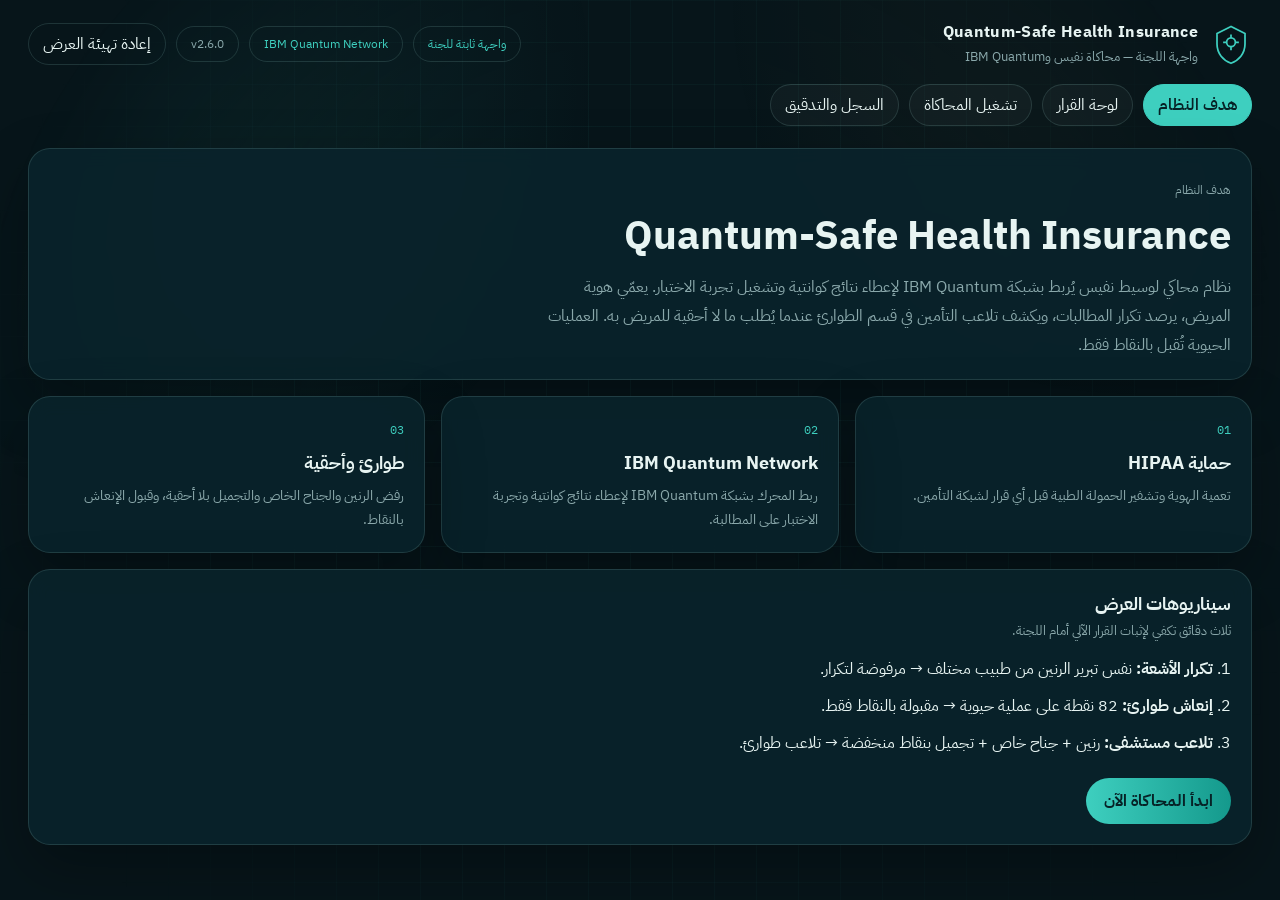
==== docs/index.html @ dd2a6698 "Add a static committee interface for GitHub Pages. Co-authored-by: Cursor <cursoragent@cursor.com>" ====
<!DOCTYPE html>
<html lang="ar" dir="rtl">
<head>
  <meta charset="UTF-8" />
  <meta name="viewport" content="width=device-width, initial-scale=1" />
  <title>Quantum-Safe Health Insurance</title>
  <link rel="preconnect" href="https://fonts.googleapis.com" />
  <link rel="preconnect" href="https://fonts.gstatic.com" crossorigin />
  <link href="https://fonts.googleapis.com/css2?family=IBM+Plex+Sans+Arabic:wght@300;400;500;600;700&family=IBM+Plex+Sans:wght@400;500;600&family=IBM+Plex+Mono:wght@400;500&display=swap" rel="stylesheet" />
  <link rel="stylesheet" href="css/app.css" />
</head>
<body>
  <div class="lattice"></div>
  <header class="topbar">
    <div class="brand">
      <svg class="mark" viewBox="0 0 48 48" aria-hidden="true">
        <path d="M24 4 8 12v12c0 11 7.2 18.8 16 22 8.8-3.2 16-11 16-22V12L24 4z" fill="none" stroke="currentColor" stroke-width="2"/>
        <circle cx="24" cy="22" r="5" fill="none" stroke="currentColor" stroke-width="2"/>
        <path d="M24 17v-4M24 31v-4M19 22h-4M33 22h-4" stroke="currentColor" stroke-width="2"/>
      </svg>
      <div>
        <strong>Quantum-Safe Health Insurance</strong>
        <span>واجهة اللجنة — محاكاة نفيس وIBM Quantum</span>
      </div>
    </div>
    <div class="top-meta">
      <span class="chip">واجهة ثابتة للجنة</span>
      <span class="chip">IBM Quantum Network</span>
      <span class="chip muted">v2.6.0</span>
      <button id="reset-demo" class="ghost" type="button">إعادة تهيئة العرض</button>
    </div>
  </header>

  <nav class="tabs" role="tablist">
    <button class="tab is-active" data-view="committee" type="button">هدف النظام</button>
    <button class="tab" data-view="overview" type="button">لوحة القرار</button>
    <button class="tab" data-view="intake" type="button">تشغيل المحاكاة</button>
    <button class="tab" data-view="ledger" type="button">السجل والتدقيق</button>
  </nav>

  <main>
    <section id="view-committee" class="view is-active">
      <article class="panel brief">
        <p class="eyebrow">هدف النظام</p>
        <h1>Quantum-Safe Health Insurance</h1>
        <p class="lead">نظام محاكي لوسيط نفيس يُربط بشبكة IBM Quantum لإعطاء نتائج كوانتية وتشغيل تجربة الاختبار. يعمّي هوية المريض، يرصد تكرار المطالبات، ويكشف تلاعب التأمين في قسم الطوارئ عندما يُطلب ما لا أحقية للمريض به. العمليات الحيوية تُقبل بالنقاط فقط.</p>
      </article>
      <div class="layers">
        <article class="panel layer">
          <span>01</span>
          <h2>حماية HIPAA</h2>
          <p>تعمية الهوية وتشفير الحمولة الطبية قبل أي قرار لشبكة التأمين.</p>
        </article>
        <article class="panel layer">
          <span>02</span>
          <h2>IBM Quantum Network</h2>
          <p>ربط المحرك بشبكة IBM Quantum لإعطاء نتائج كوانتية وتجربة الاختبار على المطالبة.</p>
        </article>
        <article class="panel layer">
          <span>03</span>
          <h2>طوارئ وأحقية</h2>
          <p>رفض الرنين والجناح الخاص والتجميل بلا أحقية، وقبول الإنعاش بالنقاط.</p>
        </article>
      </div>
      <div class="script">
        <article class="panel">
          <header>
            <h2>سيناريوهات العرض</h2>
            <p>ثلاث دقائق تكفي لإثبات القرار الآلي أمام اللجنة.</p>
          </header>
          <ol class="demo-steps">
            <li><strong>تكرار الأشعة:</strong> نفس تبرير الرنين من طبيب مختلف → مرفوضة لتكرار.</li>
            <li><strong>إنعاش طوارئ:</strong> 82 نقطة على عملية حيوية → مقبولة بالنقاط فقط.</li>
            <li><strong>تلاعب مستشفى:</strong> رنين + جناح خاص + تجميل بنقاط منخفضة → تلاعب طوارئ.</li>
          </ol>
          <button class="primary" id="start-committee-demo" type="button">ابدأ المحاكاة الآن</button>
        </article>
      </div>
    </section>

    <section id="view-overview" class="view">
      <div class="kpis" id="kpis"></div>
      <div class="split">
        <article class="panel">
          <header>
            <h2>آخر القرارات</h2>
            <p>نتائج المحرك على مطالبات نفيس بعد تعمية الهوية.</p>
          </header>
          <div class="table-wrap">
            <table>
              <thead>
                <tr>
                  <th>المطالبة</th>
                  <th>الإجراء</th>
                  <th>القرار</th>
                  <th>القسم</th>
                  <th>الزمن</th>
                </tr>
              </thead>
              <tbody id="recent-claims"></tbody>
            </table>
          </div>
        </article>
        <article class="panel">
          <header>
            <h2>مسار التدقيق</h2>
            <p>أحداث بدون رقم هوية وطني.</p>
          </header>
          <ol class="audit" id="audit-feed"></ol>
        </article>
      </div>
    </section>

    <section id="view-intake" class="view">
      <div class="split intake">
        <article class="panel">
          <header>
            <h2>طلب وارد من نفيس</h2>
            <p>اختر سيناريو جاهزاً. المحاكاة تعمل داخل المتصفح لعرض اللجنة.</p>
          </header>
          <div class="scenarios" id="scenarios"></div>
          <form id="claim-form">
            <div class="grid-2">
              <label>رقم المعاملة <input name="transaction_id" required /></label>
              <label>رقم المطالبة <input name="claim_id" required /></label>
              <label>معرف المريض <input name="patient_id" required /></label>
              <label>رقم الهوية <input name="national_id" required /></label>
              <label>شفرة الإجراء <input name="procedure_code" required /></label>
              <label>معرف الطبيب <input name="doctor_id" required /></label>
              <label>القسم
                <select name="department">
                  <option value="OUTPATIENT">عيادة</option>
                  <option value="ER">طوارئ</option>
                  <option value="INPATIENT">تنويم</option>
                </select>
              </label>
              <label>المستشفى <input name="hospital_id" placeholder="HOSP-HAIL-01" /></label>
              <label>نقاط الحالة الحيوية (0–100)
                <input name="triage_points" type="number" min="0" max="100" value="0" />
              </label>
              <label>شريحة الوثيقة
                <select name="policy_tier">
                  <option value="BASIC">أساسي</option>
                  <option value="ESSENTIAL">أساسي موسع</option>
                  <option value="PREMIUM">شامل</option>
                </select>
              </label>
            </div>
            <label>طلبات إضافية (مفصولة بفاصلة)
              <input name="requested_items" placeholder="PRIVATE-SUITE-01, MRI-LUMBAR-01" />
            </label>
            <label>التبرير الطبي
              <textarea name="justification" rows="5" required></textarea>
            </label>
            <button class="primary" type="submit">تشغيل الطبقة الوسيطة</button>
          </form>
        </article>
        <article class="panel result-panel" id="result-panel">
          <header>
            <h2>نتيجة QGNN</h2>
            <p>نتائج كوانتية عبر IBM Quantum Network قبل الإرسال لشبكة التأمين.</p>
          </header>
          <div id="result-empty" class="empty">لم تُعالج أي مطالبة بعد في هذه الجلسة.</div>
          <div id="result-body" class="hidden">
            <div class="decision-hero">
              <div>
                <span class="eyebrow">القرار</span>
                <strong id="result-decision"></strong>
              </div>
              <div class="meters">
                <div><span>الاتساق</span><b id="m-consistency">0</b></div>
                <div><span>التشابه</span><b id="m-similarity">0</b></div>
                <div><span>النقاط</span><b id="m-points">0</b></div>
                <div><span>تلاعب</span><b id="m-fraud">0</b></div>
              </div>
            </div>
            <p class="hash-line">هاش المريض: <code id="result-hash"></code></p>
            <h3>أحقية الطوارئ</h3>
            <ul id="result-entitlement"></ul>
            <h3>التحذيرات</h3>
            <ul id="result-warnings"></ul>
          </div>
        </article>
      </div>
    </section>

    <section id="view-ledger" class="view">
      <article class="panel">
        <header>
          <h2>سجل المطالبات</h2>
          <p>سجل العرض يُحفظ محلياً في المتصفح لهذه الجلسة.</p>
        </header>
        <div class="table-wrap">
          <table>
            <thead>
              <tr>
                <th>الوقت</th>
                <th>المعاملة</th>
                <th>المطالبة</th>
                <th>الطبيب</th>
                <th>الإجراء</th>
                <th>القرار</th>
                <th>التبرير</th>
              </tr>
            </thead>
            <tbody id="ledger-body"></tbody>
          </table>
        </div>
      </article>
    </section>
  </main>

  <div id="toast" class="toast" hidden></div>
  <script src="js/app.js"></script>
</body>
</html>
---- docs/css/app.css ----
:root {
  --bg: #07151a;
  --bg-2: #0d242c;
  --ink: #e7f4f2;
  --muted: #8aa8ab;
  --line: rgba(140, 196, 188, 0.18);
  --teal: #3ecfbf;
  --teal-2: #14998c;
  --amber: #e2b15a;
  --crimson: #d45b6a;
  --ok: #5ad49a;
  --card: rgba(10, 36, 44, 0.88);
  --shadow: 0 24px 60px rgba(0, 0, 0, 0.28);
}

* { box-sizing: border-box; }

html, body {
  margin: 0;
  min-height: 100%;
  background: var(--bg);
  color: var(--ink);
  font-family: "IBM Plex Sans Arabic", "IBM Plex Sans", sans-serif;
}

body { position: relative; overflow-x: hidden; }

.lattice {
  position: fixed;
  inset: 0;
  pointer-events: none;
  background:
    radial-gradient(circle at 12% 10%, rgba(62, 207, 191, 0.12), transparent 32%),
    radial-gradient(circle at 88% 0%, rgba(226, 177, 90, 0.08), transparent 28%),
    linear-gradient(rgba(62, 207, 191, 0.05) 1px, transparent 1px),
    linear-gradient(90deg, rgba(62, 207, 191, 0.05) 1px, transparent 1px);
  background-size: auto, auto, 42px 42px, 42px 42px;
  mask-image: radial-gradient(circle at center, black 40%, transparent 88%);
}

.topbar, .tabs, main { position: relative; z-index: 1; }

.topbar {
  display: flex;
  justify-content: space-between;
  align-items: center;
  padding: 20px 28px 8px;
  gap: 16px;
}

.brand {
  display: flex;
  align-items: center;
  gap: 12px;
}

.brand strong {
  display: block;
  font-size: 16px;
  letter-spacing: 0.02em;
}

.brand span {
  color: var(--muted);
  font-size: 13px;
}

.mark {
  width: 42px;
  height: 42px;
  color: var(--teal);
}

.top-meta, .tabs, .scenarios, .kpis, .meters, .grid-2 {
  display: flex;
  gap: 10px;
}

.top-meta { align-items: center; flex-wrap: wrap; }

.chip, .ghost, .primary, .tab, .scenario {
  border: 1px solid var(--line);
  background: transparent;
  color: var(--ink);
  border-radius: 999px;
  padding: 8px 14px;
  font: inherit;
}

.chip { font-size: 12px; color: var(--teal); }
.chip.muted { color: var(--muted); }
.ghost { cursor: pointer; }
.ghost:hover, .tab:hover, .scenario:hover { border-color: var(--teal); }

.tabs {
  padding: 8px 28px 0;
}

.tab {
  cursor: pointer;
  background: rgba(255,255,255,0.03);
}

.tab.is-active {
  background: var(--teal);
  color: #062226;
  border-color: var(--teal);
  font-weight: 600;
}

main { padding: 22px 28px 48px; }

.view { display: none; }
.view.is-active { display: block; }

.kpis {
  display: grid;
  grid-template-columns: repeat(2, minmax(0, 1fr));
  margin-bottom: 18px;
}

.kpi, .panel {
  background: var(--card);
  border: 1px solid var(--line);
  box-shadow: var(--shadow);
  backdrop-filter: blur(10px);
}

.kpi {
  display: flex;
  justify-content: space-between;
  align-items: baseline;
  gap: 12px;
  padding: 16px 18px;
  border-radius: 18px;
}

.kpi span {
  color: var(--muted);
  font-size: 13px;
}

.kpi b {
  font-size: 28px;
  font-variant-numeric: tabular-nums;
}

.split {
  display: grid;
  grid-template-columns: 1.4fr 1fr;
  gap: 16px;
}

.panel {
  border-radius: 22px;
  padding: 20px;
}

.panel header h2 {
  margin: 0 0 4px;
  font-size: 18px;
}

.panel header p, .empty {
  margin: 0;
  color: var(--muted);
  font-size: 13px;
}

.table-wrap { overflow-x: auto; margin-top: 14px; }

table {
  width: 100%;
  border-collapse: collapse;
  font-size: 13px;
}

th, td {
  text-align: right;
  padding: 10px 8px;
  border-bottom: 1px solid var(--line);
  vertical-align: top;
}

th { color: var(--muted); font-weight: 500; }

.badge {
  display: inline-block;
  padding: 3px 9px;
  border-radius: 999px;
  font-size: 11px;
  font-weight: 600;
}

.badge.APPROVED, .badge.APPROVED_VITAL_POINTS { background: rgba(90, 212, 154, 0.15); color: var(--ok); }
.badge.REJECTED_DUPLICATE, .badge.REJECTED_NOT_ENTITLED, .badge.HOSPITAL_FRAUD { background: rgba(212, 91, 106, 0.16); color: var(--crimson); }
.badge.MANUAL_REVIEW { background: rgba(226, 177, 90, 0.16); color: var(--amber); }

.audit {
  list-style: none;
  margin: 16px 0 0;
  padding: 0;
}

.audit li {
  padding: 10px 0;
  border-bottom: 1px solid var(--line);
  font-size: 13px;
}

.audit time {
  display: block;
  color: var(--muted);
  font-size: 11px;
  font-family: "IBM Plex Mono", monospace;
}

.scenarios { flex-wrap: wrap; margin: 16px 0; }

.scenario.is-active {
  background: #12343c;
  border-color: var(--teal);
  color: var(--teal);
  cursor: pointer;
}

.scenario { cursor: pointer; }

form { display: grid; gap: 12px; }

label {
  display: grid;
  gap: 6px;
  font-size: 13px;
  color: var(--muted);
}

input, textarea, select {
  width: 100%;
  border: 1px solid var(--line);
  background: #08191f;
  color: var(--ink);
  border-radius: 12px;
  padding: 10px 12px;
  font: inherit;
}

.grid-2 {
  display: grid;
  grid-template-columns: 1fr 1fr;
}

.primary {
  cursor: pointer;
  justify-self: start;
  background: linear-gradient(90deg, var(--teal), var(--teal-2));
  color: #062226;
  border: 0;
  font-weight: 700;
  padding: 11px 18px;
}

.decision-hero {
  display: flex;
  flex-direction: column;
  gap: 16px;
  margin-top: 12px;
}

.eyebrow {
  color: var(--muted);
  font-size: 12px;
}

#result-decision {
  display: block;
  font-size: 28px;
  margin-top: 4px;
}

.meters {
  display: grid;
  grid-template-columns: 1fr 1fr;
}

.meters div {
  display: flex;
  justify-content: space-between;
  align-items: baseline;
  gap: 8px;
  background: #08191f;
  border: 1px solid var(--line);
  border-radius: 14px;
  padding: 10px 12px;
}

.meters span { color: var(--muted); font-size: 11px; }
.meters b { font-size: 18px; }

.hash-line, pre, code {
  font-family: "IBM Plex Mono", monospace;
  font-size: 12px;
  word-break: break-all;
}

pre {
  background: #08191f;
  border: 1px solid var(--line);
  border-radius: 12px;
  padding: 12px;
  max-height: 140px;
  overflow: auto;
  white-space: pre-wrap;
}

.brief h1 {
  margin: 8px 0 12px;
  font-size: clamp(28px, 4vw, 40px);
  line-height: 1.25;
}

.lead {
  margin: 0;
  max-width: 70ch;
  color: var(--muted);
  font-size: 16px;
  line-height: 1.8;
}

.layers {
  display: grid;
  grid-template-columns: repeat(3, minmax(0, 1fr));
  gap: 16px;
  margin: 16px 0;
}

.layer span {
  color: var(--teal);
  font-family: "IBM Plex Mono", monospace;
  font-size: 12px;
}

.layer h2, .brief h2 { margin: 8px 0; font-size: 18px; }
.layer p { margin: 0; color: var(--muted); font-size: 14px; line-height: 1.7; }

.demo-steps {
  margin: 16px 0 20px;
  padding-right: 18px;
  color: var(--ink);
}

.demo-steps li { margin-bottom: 10px; line-height: 1.7; }

.hidden { display: none !important; }

.toast {
  position: fixed;
  bottom: 20px;
  left: 20px;
  background: #12343c;
  border: 1px solid var(--teal);
  color: var(--ink);
  padding: 10px 14px;
  border-radius: 12px;
  z-index: 5;
}

@media (min-width: 1100px) {
  .kpis, .meters { grid-template-columns: repeat(4, minmax(0, 1fr)); }
}

@media (max-width: 980px) {
  .split, .grid-2, .layers {
    grid-template-columns: 1fr;
  }
  .topbar { flex-direction: column; align-items: flex-start; }
  main, .tabs, .topbar { padding-inline: 16px; }
}
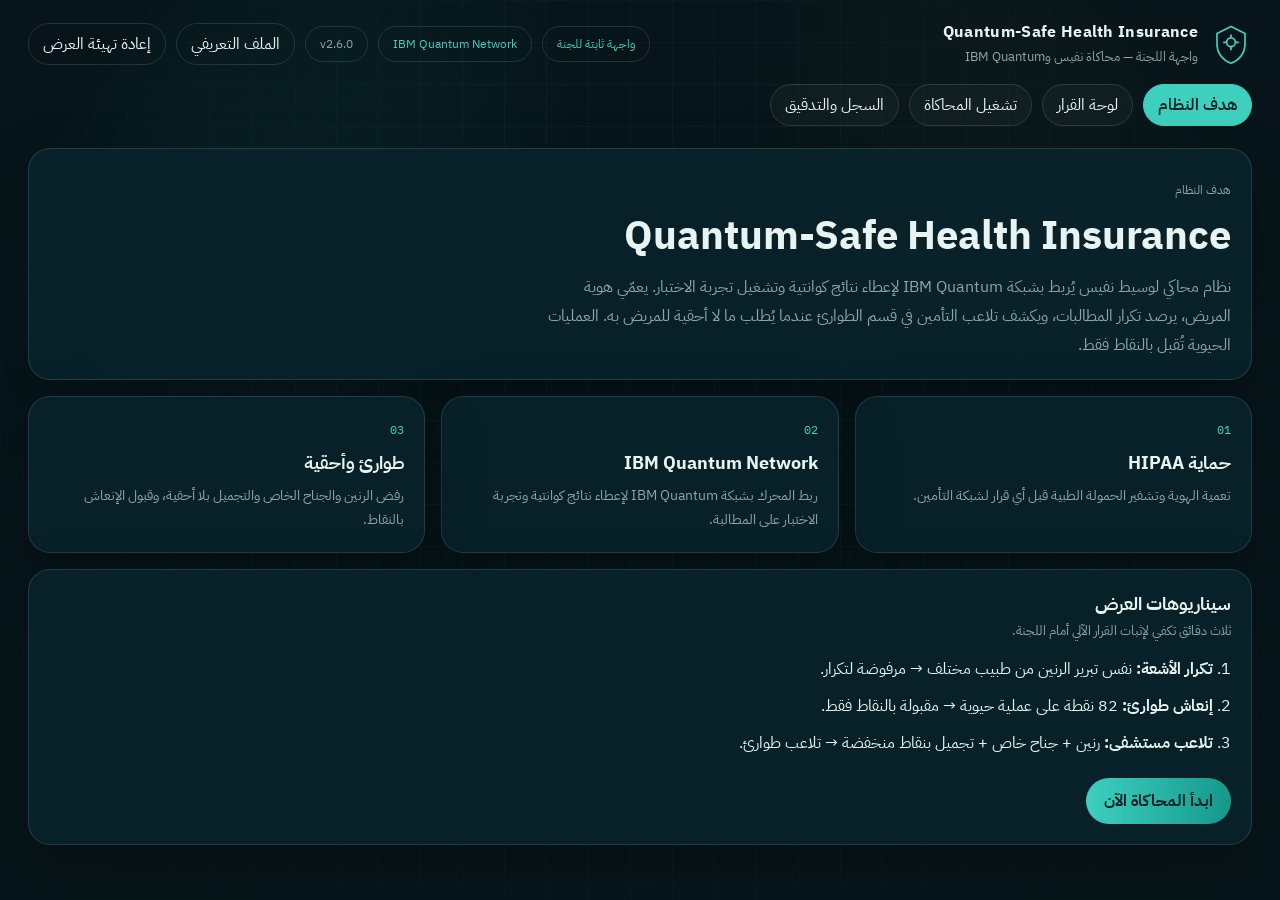
==== commit dcebeb33: "Add an Arabic system profile for the committee briefing. Co-authored-by: Cursor <cursoragent@cursor." ====
--- a/docs/index.html
+++ b/docs/index.html
@@ -27,6 +27,7 @@
       <span class="chip">واجهة ثابتة للجنة</span>
       <span class="chip">IBM Quantum Network</span>
       <span class="chip muted">v2.6.0</span>
+      <a class="ghost" href="profile.html">الملف التعريفي</a>
       <button id="reset-demo" class="ghost" type="button">إعادة تهيئة العرض</button>
     </div>
   </header>
--- a/docs/css/app.css
+++ b/docs/css/app.css
@@ -89,7 +89,12 @@
 
 .chip { font-size: 12px; color: var(--teal); }
 .chip.muted { color: var(--muted); }
-.ghost { cursor: pointer; }
+.ghost, a.ghost, a.primary {
+  cursor: pointer;
+  text-decoration: none;
+  display: inline-flex;
+  align-items: center;
+}
 .ghost:hover, .tab:hover, .scenario:hover { border-color: var(--teal); }
 
 .tabs {
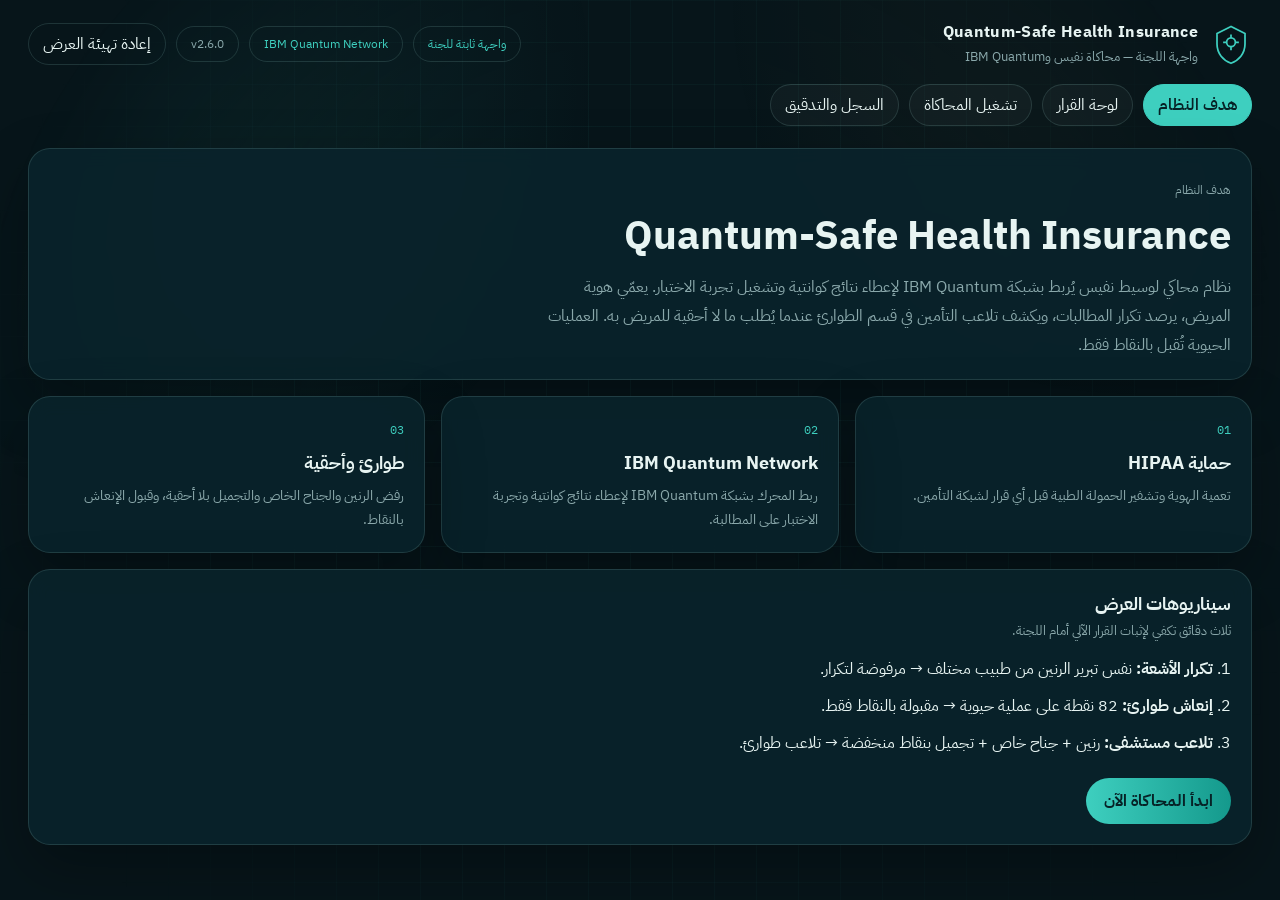
==== commit 8888c970: "Provide the committee profile as a standalone PDF. Co-authored-by: Cursor <cursoragent@cursor.com>" ====
--- a/docs/index.html
+++ b/docs/index.html
@@ -27,7 +27,6 @@
       <span class="chip">واجهة ثابتة للجنة</span>
       <span class="chip">IBM Quantum Network</span>
       <span class="chip muted">v2.6.0</span>
-      <a class="ghost" href="profile.html">الملف التعريفي</a>
       <button id="reset-demo" class="ghost" type="button">إعادة تهيئة العرض</button>
     </div>
   </header>
